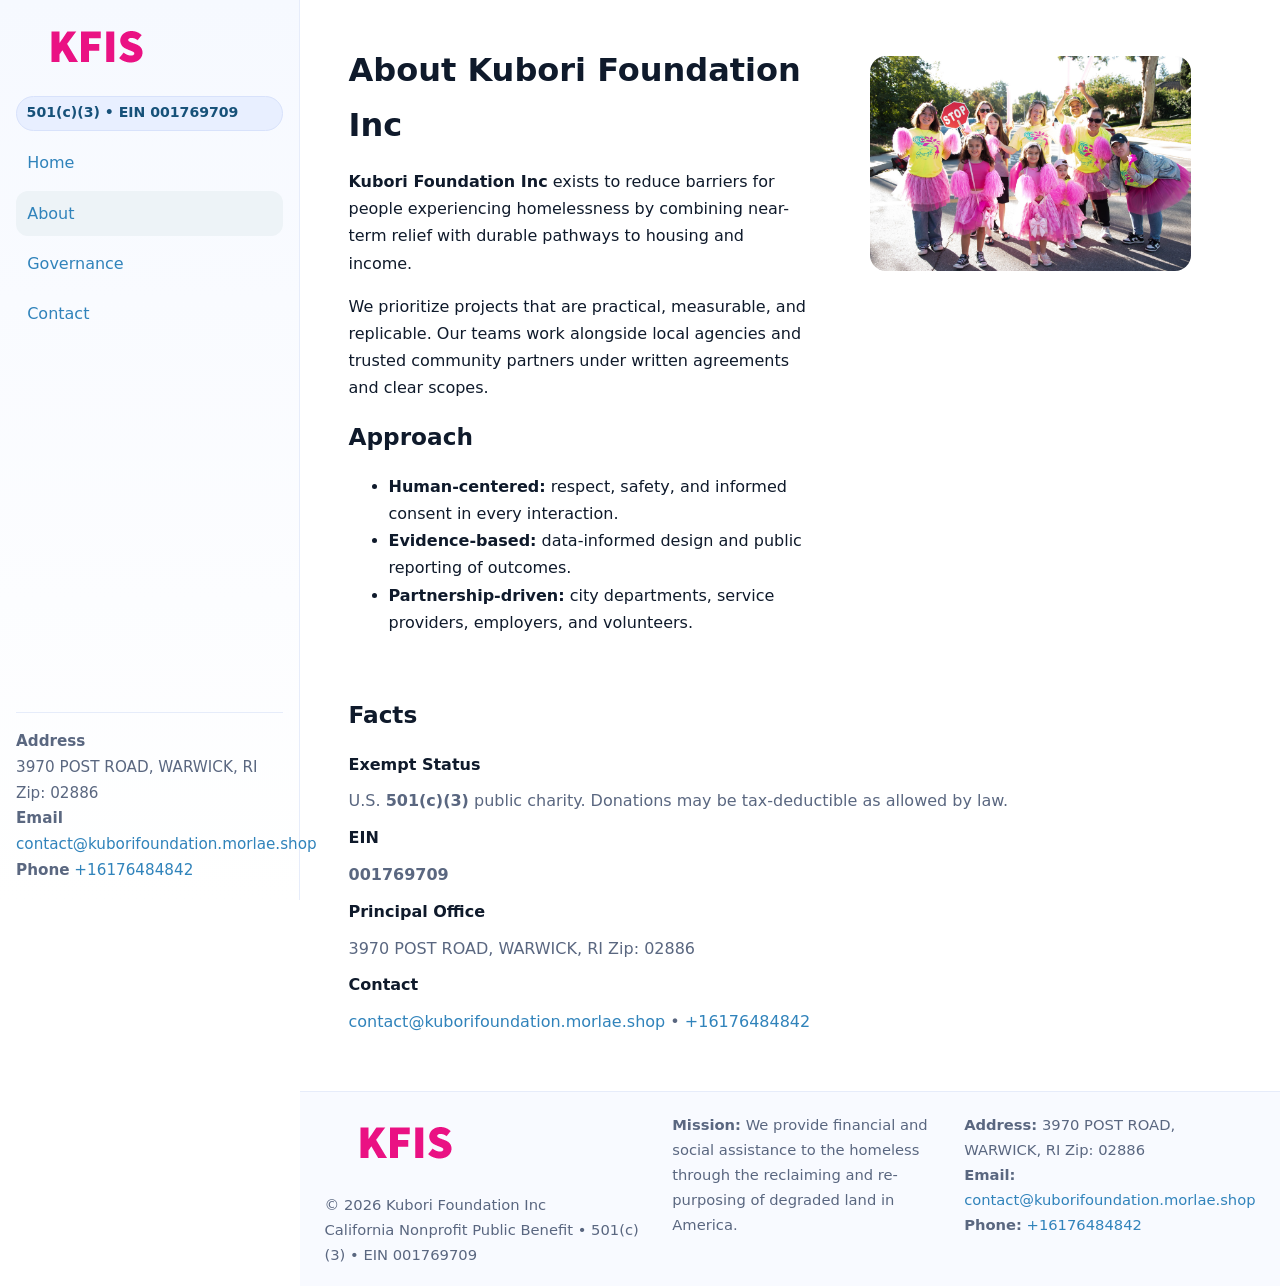
==== about.html @ c45b5375 "Initial commit" ====
<!doctype html>
<html lang="en">
<head>
<meta charset="utf-8"/><meta name="viewport" content="width=device-width,initial-scale=1"/>
<title>Kubori Foundation Inc – Nonprofit • 2025</title>
<link rel="stylesheet" href="assets/styles.css"/><link rel="icon" href="images/logo.png">
<meta name="data-ein" content="001769709"><meta name="data-name" content="Kubori Foundation Inc">
<meta name="data-email" content="contact@kuborifoundation.morlae.shop"><meta name="data-phone" content="+16176484842">
<meta name="data-address" content="3970 POST ROAD,
WARWICK, RI Zip: 02886"><meta name="data-map" content="3970+POST+ROAD,+WARWICK,+RI+Zip+02886">
  <meta name="description" content="Dedicated to community services, education, and direct relief, Kubori Foundation Inc collaborates with neighbors and partners to deliver practical help and long-term impact.">
</head>
<body>
<div style="position:absolute;left:-9999px;top:-9999px;opacity:0" data-uniq="{{UNIQUE_BLOB}}">
  <span>Dedicated to community services, education, and direct relief, Kubori Foundation Inc collaborates with neighbors and partners to deliver practical help and long-term impact.</span><svg width="12" height="12" viewBox="0 0 12 12" xmlns="http://www.w3.org/2000/svg"><circle cx="6" cy="6" r="5" fill="#047857"/></svg><img src="images/education.jpg" width="1" height="1" alt="" loading="lazy"/>
</div>

<div class="app">
  <aside class="sidebar">
    <div class="c8072940371"><img src="images/logo.png" alt=""></div>
    <span class="cdb9f5dda5f">501(c)(3) • EIN 001769709</span>
    <nav class="ca7d385e578"><a href="index.html">Home</a><a class="active" href="about.html">About</a><a href="governance.html">Governance</a><a href="contact.html">Contact</a></nav>
    <div class="contact"><strong>Address</strong><br>3970 POST ROAD,
WARWICK, RI Zip: 02886<br><strong>Email</strong> <a href="mailto:contact@kuborifoundation.morlae.shop">contact@kuborifoundation.morlae.shop</a><br><strong>Phone</strong> <a href="tel:+16176484842">+16176484842</a></div>
  </aside>

  <main>
    <div class="container">
      <section class="section split">
        <div>
          <h1>About Kubori Foundation Inc</h1>
          <p><strong>Kubori Foundation Inc</strong> exists to reduce barriers for people experiencing homelessness by combining near-term relief with durable pathways to housing and income.</p>
          <p>We prioritize projects that are practical, measurable, and replicable. Our teams work alongside local agencies and trusted community partners under written agreements and clear scopes.</p>
          <h2>Approach</h2>
          <ul>
            <li><strong>Human-centered:</strong> respect, safety, and informed consent in every interaction.</li>
            <li><strong>Evidence-based:</strong> data-informed design and public reporting of outcomes.</li>
            <li><strong>Partnership-driven:</strong> city departments, service providers, employers, and volunteers.</li>
          </ul>
        </div>
        <figure><img src="images/about.jpg" alt="Team and partners"></figure>
      </section>

      <section class="section">
        <h2>Facts</h2>
        <dl class="facts">
          <dt>Exempt Status</dt><dd>U.S. <strong>501(c)(3)</strong> public charity. Donations may be tax-deductible as allowed by law.</dd>
          <dt>EIN</dt><dd><strong>001769709</strong></dd>
          <dt>Principal Office</dt><dd>3970 POST ROAD,
WARWICK, RI Zip: 02886</dd>
          <dt>Contact</dt><dd><a href="mailto:contact@kuborifoundation.morlae.shop">contact@kuborifoundation.morlae.shop</a> • <a href="tel:+16176484842">+16176484842</a></dd>
        </dl>
      </section>
    </div>

    <footer class="footer">
      <div class="container grid">
        <div><img src="images/logo.png" alt="" style="width:160px;margin-bottom:.5rem"><div class="small">© <span id="year"></span> Kubori Foundation Inc</div><div class="small">California Nonprofit Public Benefit • 501(c)(3) • EIN 001769709</div></div>
        <div><div class="small"><strong>Mission:</strong> We provide financial and social assistance to the homeless through the reclaiming and re-purposing of degraded land in America.</div></div>
        <div><div class="small"><strong>Address:</strong> 3970 POST ROAD,
WARWICK, RI Zip: 02886<br><strong>Email:</strong> <a href="mailto:contact@kuborifoundation.morlae.shop">contact@kuborifoundation.morlae.shop</a><br><strong>Phone:</strong> <a href="tel:+16176484842">+16176484842</a></div></div>
      </div>
    </footer>
  </main>
</div>

<script>
(function(){function g(n){const e=document.querySelector('meta[name="'+n+'"]');return e?e.content:''}
function h(s){let x=2166136261>>>0;for(let i=0;i<s.length;i++){x^=s.charCodeAt(i);x=(x*16777619)>>>0}return x>>>0}
let k=(g('data-ein')||'').replace(/\D+/g,'');if(!k)k=g('data-name')||location.hostname||'default';
const key=h(String(k)),H=key%360,S=55+(key%20),L=46;
document.documentElement.style.setProperty('--brand',`hsl(${H} ${S}% ${L}%)`);
document.documentElement.style.setProperty('--brand-ink',`hsl(${H} ${Math.min(95,S+10)}% ${Math.max(22,L-18)}%)`);
document.documentElement.style.setProperty('--soft',`hsl(${H} ${Math.max(40,S-25)}% 95%)`);
const y=document.getElementById('year'); if(y) y.textContent=new Date().getFullYear();})();
</script>
</body>
</html>
---- assets/styles.css ----
:root{
  --ink:#0f1a2b; --muted:#5a6780; --paper:#fff; --line:#e6ecfa;
  --brand:#2b5fb8; --brand-ink:#0f3d99; --soft:#eaf1ff;
  --radius:16px; --shadow:0 10px 28px rgba(15,26,43,.08)
}
*{box-sizing:border-box}
html,body{height:100%}
body{
  margin:0;background:var(--paper);color:var(--ink);
  font-family:Inter,system-ui,-apple-system,Segoe UI,Roboto,Arial,sans-serif;
  line-height:1.7
}
a{color:var(--brand);text-decoration:none}
a:hover{text-decoration:underline}
img{max-width:100%;display:block;border-radius:var(--radius)}

.app{display:grid;grid-template-columns:300px 1fr;min-height:100svh}
.sidebar{
  border-right:1px solid var(--line);
  background:linear-gradient(180deg,#f6f9ff,#fff);
  position:sticky;top:0;height:100svh;
  display:flex;flex-direction:column;padding:1rem
}
.c8072940371{display:flex;align-items:center;gap:.6rem;margin-bottom:.5rem}
.c8072940371 img{width:160px;height:auto}
.cdb9f5dda5f{display:inline-flex;gap:.45rem;align-items:center;background:#e8efff;border:1px solid #d8e2fb;color:var(--brand-ink);border-radius:999px;padding:.28rem .6rem;font-size:.88rem;font-weight:700}
.ca7d385e578{display:grid;gap:.35rem;margin:.6rem 0 1rem}
.ca7d385e578 a{padding:.55rem .7rem;border-radius:12px}
.ca7d385e578 a.active,.ca7d385e578 a:hover{background:var(--soft);text-decoration:none}
.sidebar .contact{margin-top:auto;border-top:1px solid var(--line);padding-top:1rem;font-size:.95rem;color:var(--muted)}

main{display:flex;flex-direction:column;min-height:100svh}
main > .container{padding:1.25rem 1.5rem}
.container{width:min(980px,95%);margin-inline:auto}
.section{padding:1.25rem 0}
.split{display:grid;grid-template-columns:1fr;gap:1.2rem;align-items:start}
.grid-3{display:grid;grid-template-columns:1fr;gap:1rem}

.c1d2b227f8c{
  background:linear-gradient(180deg,#f6f9ff,#fff);
  border:1px solid var(--line);border-radius:20px;padding:1.2rem
}
h1{font-size:2rem;margin:.2rem 0 .2rem 0}
h2{font-size:1.45rem;margin:.2rem 0 .6rem}
.c09b382b0ce{max-width:75ch}

.cc764e79710{background:#fff;border:1px solid #e8eefb;border-radius:var(--radius);box-shadow:var(--shadow);overflow:hidden}
.card-body{padding:1rem}

dl.facts{display:grid;grid-template-columns:1fr;gap:.6rem}
dl.facts dt{font-weight:700}
dl.facts dd{margin:0;color:var(--muted)}

.ca160b27d80{display:grid;grid-template-columns:1fr;gap:.9rem}
label{display:grid;gap:.35rem;font-weight:600}
input,textarea{
  width:100%;padding:.75rem .85rem;border:1px solid #d8e2fb;border-radius:12px;
  font:inherit;line-height:1.5
}
input:focus,textarea:focus{outline:2px solid var(--soft);border-color:var(--brand)}
.cbfa2c9b70b{display:inline-block;padding:.75rem 1rem;border:1px solid #d8e2fb;border-radius:12px;background:#fff}
.cbfa2c9b70b:hover{box-shadow:var(--shadow);text-decoration:none}
.btn-primary{background:var(--brand);border-color:var(--brand);color:#fff}

.map-embed iframe{width:100%;aspect-ratio:16/9;border:0;border-radius:20px;box-shadow:var(--shadow)}
.small{font-size:.92rem;color:var(--muted)}
.upper-strong{font-weight:800;text-transform:uppercase;letter-spacing:.02em}

.footer{border-top:1px solid var(--line);background:#f8faff;margin-top:auto}
.footer .grid{display:grid;grid-template-columns:1fr;gap:.8rem;padding:1.2rem 0}

@media(min-width:760px){
  .grid-3{grid-template-columns:repeat(3,1fr)}
  .split{grid-template-columns:1.15fr 1fr}
  .footer .grid{grid-template-columns:1.2fr 1fr 1fr}
}
@media(max-width:920px){
  .app{grid-template-columns:1fr}
  .sidebar{display:none}
}
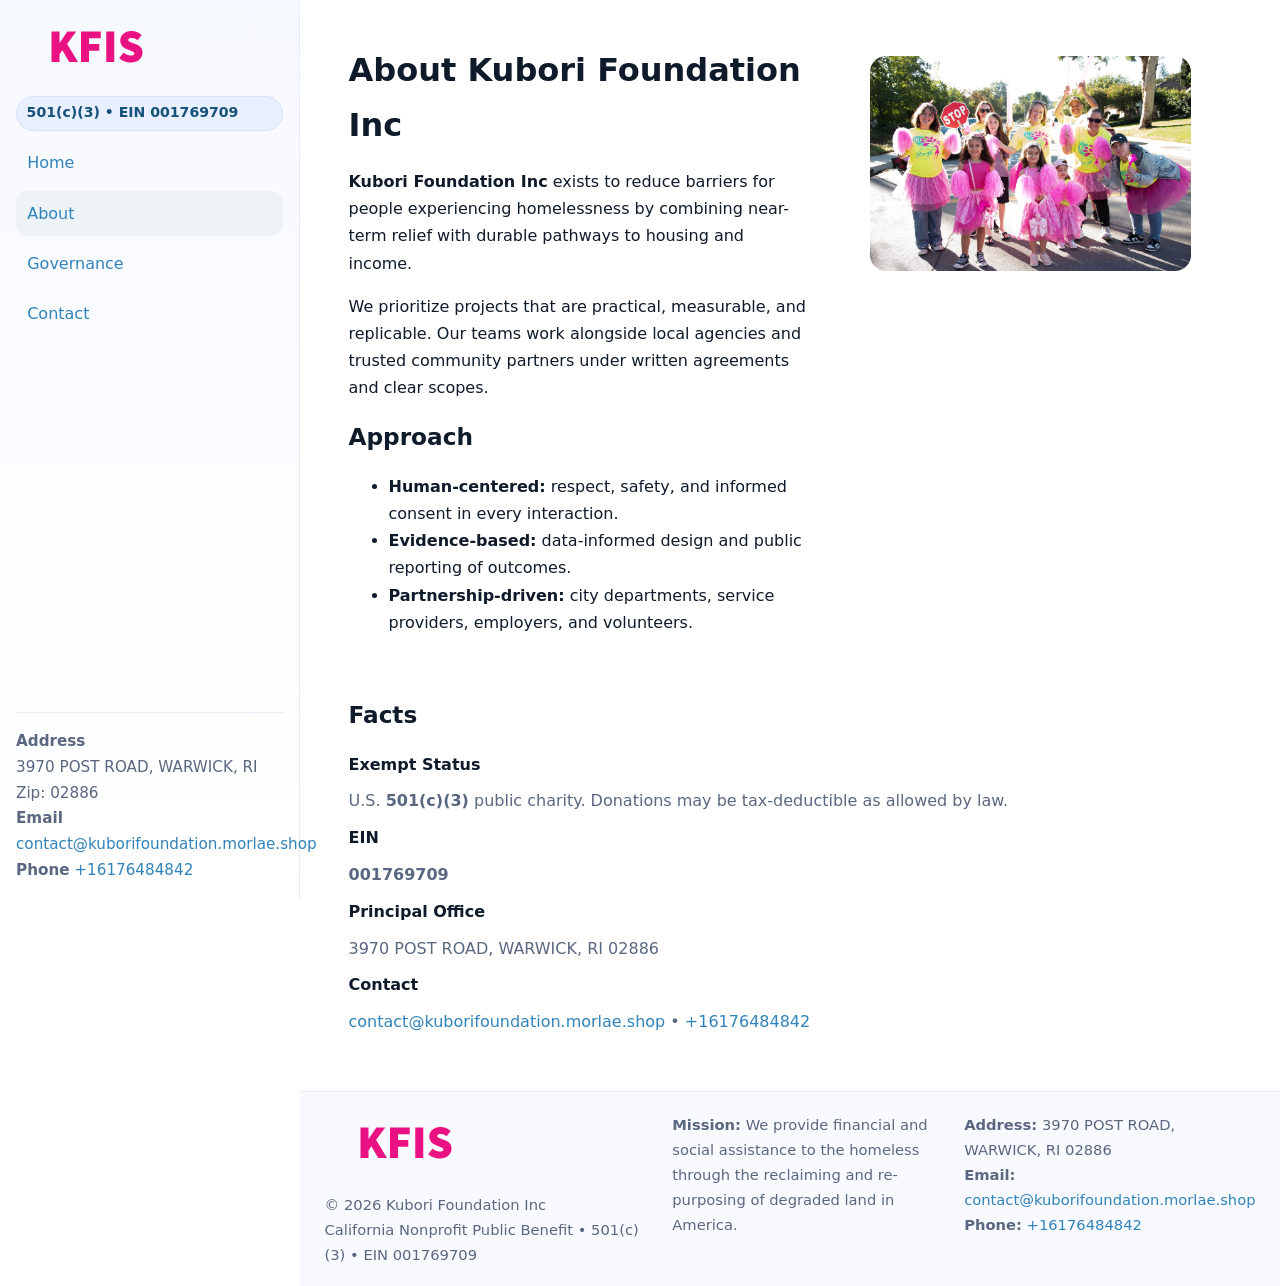
==== commit 9e565029: "Update about.html" ====
--- a/about.html
+++ b/about.html
@@ -47,7 +47,7 @@
           <dt>Exempt Status</dt><dd>U.S. <strong>501(c)(3)</strong> public charity. Donations may be tax-deductible as allowed by law.</dd>
           <dt>EIN</dt><dd><strong>001769709</strong></dd>
           <dt>Principal Office</dt><dd>3970 POST ROAD,
-WARWICK, RI Zip: 02886</dd>
+WARWICK, RI  02886</dd>
           <dt>Contact</dt><dd><a href="mailto:contact@kuborifoundation.morlae.shop">contact@kuborifoundation.morlae.shop</a> • <a href="tel:+16176484842">+16176484842</a></dd>
         </dl>
       </section>
@@ -58,7 +58,7 @@
         <div><img src="images/logo.png" alt="" style="width:160px;margin-bottom:.5rem"><div class="small">© <span id="year"></span> Kubori Foundation Inc</div><div class="small">California Nonprofit Public Benefit • 501(c)(3) • EIN 001769709</div></div>
         <div><div class="small"><strong>Mission:</strong> We provide financial and social assistance to the homeless through the reclaiming and re-purposing of degraded land in America.</div></div>
         <div><div class="small"><strong>Address:</strong> 3970 POST ROAD,
-WARWICK, RI Zip: 02886<br><strong>Email:</strong> <a href="mailto:contact@kuborifoundation.morlae.shop">contact@kuborifoundation.morlae.shop</a><br><strong>Phone:</strong> <a href="tel:+16176484842">+16176484842</a></div></div>
+WARWICK, RI  02886<br><strong>Email:</strong> <a href="mailto:contact@kuborifoundation.morlae.shop">contact@kuborifoundation.morlae.shop</a><br><strong>Phone:</strong> <a href="tel:+16176484842">+16176484842</a></div></div>
       </div>
     </footer>
   </main>
